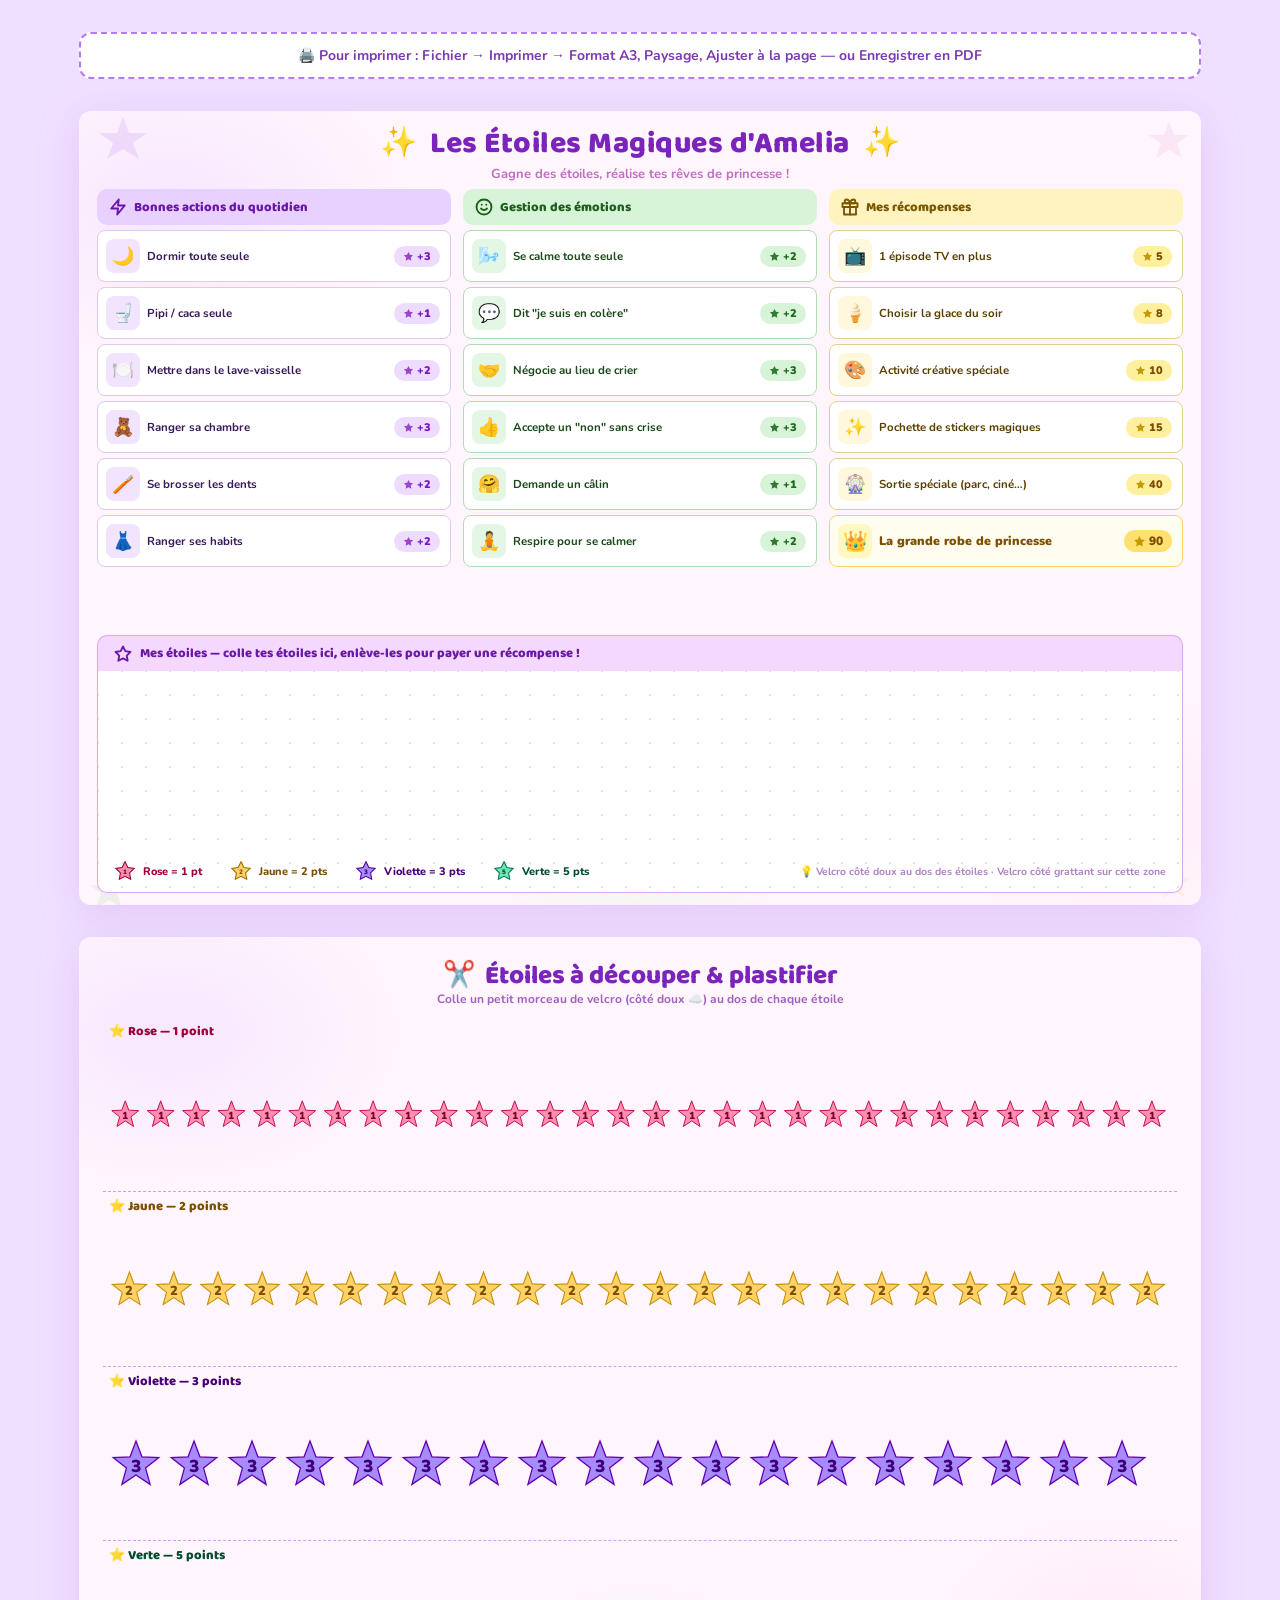
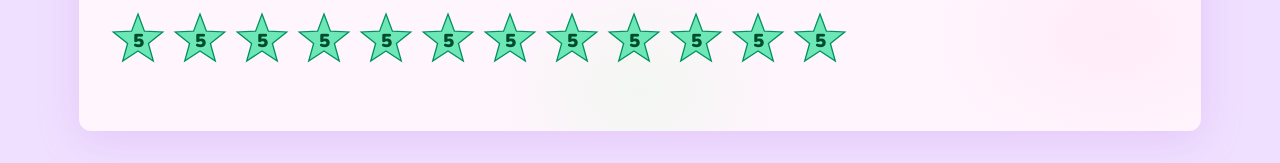
==== Amelia - Tableau des étoiles.html @ a100c0ea "Create Amelia - Tableau des étoiles.html" ====
<!DOCTYPE html>
<html lang="fr">
<head>
<meta charset="UTF-8">
<title>Les Étoiles Magiques d'Amelia</title>
<style>
  @import url('https://fonts.googleapis.com/css2?family=Nunito:wght@400;700;800;900&family=Baloo+2:wght@700;800&display=swap');

  * { box-sizing: border-box; margin: 0; padding: 0; }

  body {
    background: #f0e0ff;
    font-family: 'Nunito', sans-serif;
    display: flex;
    flex-direction: column;
    align-items: center;
    gap: 32px;
    padding: 32px;
  }

  /* ── Print: each page is A3 landscape ── */
  @media print {
    body { background: white; padding: 0; gap: 0; }
    .page { page-break-after: always; box-shadow: none; }
    .page:last-child { page-break-after: avoid; }
    .print-note { display: none; }
  }

  .print-note {
    background: #fff;
    border: 2px dashed #b57bee;
    border-radius: 12px;
    padding: 12px 24px;
    font-size: 14px;
    color: #7a3ab0;
    font-weight: 700;
    max-width: 1122px;
    width: 100%;
    text-align: center;
  }

  /* A3 landscape = 420mm × 297mm → at 96dpi ≈ 1587 × 1123px */
  .page {
    width: 1122px;
    height: 794px;
    background: #FFF5FD;
    border-radius: 12px;
    box-shadow: 0 8px 40px #c080e840;
    position: relative;
    overflow: hidden;
    flex-shrink: 0;
  }

  /* ── Decorative background blobs ── */
  .page::before {
    content: '';
    position: absolute;
    inset: 0;
    background:
      radial-gradient(ellipse 340px 220px at 8% 12%, #f0dcff88 0%, transparent 70%),
      radial-gradient(ellipse 260px 180px at 92% 88%, #ffe4f588 0%, transparent 70%),
      radial-gradient(ellipse 200px 160px at 50% 95%, #e8f8e888 0%, transparent 70%);
    pointer-events: none;
  }

  /* ══════════════════════════════════════════
     PAGE 1 — TABLEAU
  ══════════════════════════════════════════ */

  .p1-title {
    position: absolute;
    top: 18px;
    left: 0; right: 0;
    text-align: center;
    font-family: 'Baloo 2', sans-serif;
    font-size: 30px;
    font-weight: 800;
    color: #7a24bb;
    letter-spacing: 0.5px;
    line-height: 1;
  }
  .p1-subtitle {
    position: absolute;
    top: 54px;
    left: 0; right: 0;
    text-align: center;
    font-size: 13px;
    font-weight: 700;
    color: #c070c0;
  }

  /* three columns */
  .columns {
    position: absolute;
    top: 78px;
    left: 18px;
    right: 18px;
    display: grid;
    grid-template-columns: 1fr 1fr 1fr;
    gap: 12px;
    height: 428px;
  }

  .col {
    display: flex;
    flex-direction: column;
    gap: 5px;
  }

  .col-header {
    border-radius: 10px;
    padding: 7px 12px;
    font-family: 'Baloo 2', sans-serif;
    font-size: 13px;
    font-weight: 800;
    display: flex;
    align-items: center;
    gap: 7px;
    height: 36px;
    flex-shrink: 0;
  }
  .col-header.purple { background: #e8d0ff; color: #6a16a8; }
  .col-header.green  { background: #d8f4d8; color: #1e5e1e; }
  .col-header.gold   { background: #fff3c0; color: #7a5800; }

  .task-row {
    background: white;
    border-radius: 8px;
    border: 1.2px solid #e0c8f0;
    padding: 0 10px 0 8px;
    display: flex;
    align-items: center;
    gap: 7px;
    height: 52px;
    flex-shrink: 0;
  }
  .task-row.green-border { border-color: #b0ddb0; }
  .task-row.gold-border  { border-color: #e0d090; }

  .task-icon {
    width: 34px;
    height: 34px;
    border-radius: 8px;
    display: flex;
    align-items: center;
    justify-content: center;
    font-size: 18px;
    flex-shrink: 0;
  }
  .task-icon.purple { background: #f2e4ff; }
  .task-icon.green  { background: #e4f7e4; }
  .task-icon.gold   { background: #fff8dc; }

  .task-label {
    flex: 1;
    font-size: 11.5px;
    font-weight: 700;
    color: #3a1a5a;
    line-height: 1.25;
  }
  .task-row.green-border .task-label { color: #1a4a1a; }
  .task-row.gold-border  .task-label { color: #5a4000; }

  .pts-badge {
    flex-shrink: 0;
    border-radius: 20px;
    padding: 3px 9px;
    font-size: 11px;
    font-weight: 900;
    display: flex;
    align-items: center;
    gap: 3px;
  }
  .pts-badge.purple { background: #eedcff; color: #7a18c0; }
  .pts-badge.green  { background: #d8f4d8; color: #1e6a1e; }
  .pts-badge.gold   { background: #fff0a0; color: #7a5000; }

  /* storage zone */
  .storage-zone {
    position: absolute;
    bottom: 12px;
    left: 18px;
    right: 18px;
    height: 258px;
  }

  .storage-header {
    background: #f5d8ff;
    border-radius: 10px 10px 0 0;
    border: 1.5px solid #d8a8f0;
    border-bottom: none;
    padding: 7px 16px;
    font-family: 'Baloo 2', sans-serif;
    font-size: 13px;
    font-weight: 800;
    color: #6a18a8;
    display: flex;
    align-items: center;
    gap: 8px;
    height: 36px;
  }

  .storage-body {
    background: white;
    border: 1.5px solid #d8a8f0;
    border-top: none;
    border-radius: 0 0 10px 10px;
    height: 222px;
    position: relative;
    overflow: hidden;
  }

  /* dot grid via SVG background */
  .storage-body::before {
    content: '';
    position: absolute;
    inset: 0;
    background-image: radial-gradient(circle, #d8b0f0 1.5px, transparent 1.5px);
    background-size: 24px 24px;
    background-position: 12px 12px;
    opacity: 0.5;
  }

  /* star legend strip inside storage */
  .star-legend {
    position: absolute;
    bottom: 10px;
    left: 16px;
    right: 16px;
    display: flex;
    gap: 28px;
    align-items: center;
  }

  .legend-item {
    display: flex;
    align-items: center;
    gap: 7px;
    font-size: 11px;
    font-weight: 800;
  }

  /* ══════════════════════════════════════════
     PAGE 2 — STARS TO CUT
  ══════════════════════════════════════════ */

  .p2-title {
    position: absolute;
    top: 18px; left: 0; right: 0;
    text-align: center;
    font-family: 'Baloo 2', sans-serif;
    font-size: 26px;
    font-weight: 800;
    color: #7a24bb;
  }
  .p2-subtitle {
    position: absolute;
    top: 54px; left: 0; right: 0;
    text-align: center;
    font-size: 12px;
    font-weight: 700;
    color: #a060c0;
  }

  .star-rows {
    position: absolute;
    top: 80px;
    left: 24px; right: 24px; bottom: 16px;
    display: flex;
    flex-direction: column;
    gap: 0;
  }

  .star-row-section {
    flex: 1;
    display: flex;
    flex-direction: column;
    border-bottom: 1.5px dashed #d0a0e8;
  }
  .star-row-section:last-child { border-bottom: none; }

  .star-row-label {
    font-family: 'Baloo 2', sans-serif;
    font-size: 13px;
    font-weight: 800;
    padding: 4px 0 2px 6px;
    flex-shrink: 0;
  }

  .star-row-stars {
    flex: 1;
    display: flex;
    align-items: center;
    gap: 10px;
    padding: 2px 6px 6px;
    flex-wrap: wrap;
  }
</style>
</head>
<body>

<div class="print-note">
  🖨️ Pour imprimer : Fichier → Imprimer → Format A3, Paysage, Ajuster à la page — ou Enregistrer en PDF
</div>

<!-- ══════════════════ PAGE 1 : TABLEAU ══════════════════ -->
<div class="page" id="page1">

  <div class="p1-title">✨&nbsp; Les Étoiles Magiques d'Amelia &nbsp;✨</div>
  <div class="p1-subtitle">Gagne des étoiles, réalise tes rêves de princesse !</div>

  <!-- Decorative corner stars -->
  <svg style="position:absolute;top:0;left:0;width:100%;height:100%;pointer-events:none" xmlns="http://www.w3.org/2000/svg">
    <g opacity="0.18">
      <polygon points="44,6 50,22 68,22 54,32 60,48 44,38 28,48 34,32 20,22 38,22" fill="#b57bee"/>
      <polygon points="1090,10 1095,24 1110,24 1098,32 1103,47 1090,39 1077,47 1082,32 1069,24 1085,24" fill="#e89fd4"/>
      <polygon points="30,760 35,774 50,774 38,782 43,797 30,789 17,797 22,782 10,774 25,774" fill="#a0d090"/>
      <polygon points="1095,755 1099,767 1112,767 1102,774 1106,787 1095,780 1084,787 1088,774 1078,767 1091,767" fill="#ffd166"/>
    </g>
  </svg>

  <div class="columns">

    <!-- COL 1 : Bonnes actions -->
    <div class="col">
      <div class="col-header purple">
        <svg width="18" height="18" viewBox="0 0 24 24" fill="none" stroke="#6a16a8" stroke-width="2.5" stroke-linecap="round" stroke-linejoin="round"><polygon points="13 2 3 14 12 14 11 22 21 10 12 10 13 2"/></svg>
        Bonnes actions du quotidien
      </div>

      <div class="task-row">
        <div class="task-icon purple">🌙</div>
        <div class="task-label">Dormir toute seule</div>
        <div class="pts-badge purple">
          <svg width="11" height="11" viewBox="0 0 24 24"><polygon points="12 2 15.09 8.26 22 9.27 17 14.14 18.18 21.02 12 17.77 5.82 21.02 7 14.14 2 9.27 8.91 8.26 12 2" fill="#9b44cc"/></svg>
          +3
        </div>
      </div>

      <div class="task-row">
        <div class="task-icon purple">🚽</div>
        <div class="task-label">Pipi / caca seule</div>
        <div class="pts-badge purple">
          <svg width="11" height="11" viewBox="0 0 24 24"><polygon points="12 2 15.09 8.26 22 9.27 17 14.14 18.18 21.02 12 17.77 5.82 21.02 7 14.14 2 9.27 8.91 8.26 12 2" fill="#9b44cc"/></svg>
          +1
        </div>
      </div>

      <div class="task-row">
        <div class="task-icon purple">🍽️</div>
        <div class="task-label">Mettre dans le lave-vaisselle</div>
        <div class="pts-badge purple">
          <svg width="11" height="11" viewBox="0 0 24 24"><polygon points="12 2 15.09 8.26 22 9.27 17 14.14 18.18 21.02 12 17.77 5.82 21.02 7 14.14 2 9.27 8.91 8.26 12 2" fill="#9b44cc"/></svg>
          +2
        </div>
      </div>

      <div class="task-row">
        <div class="task-icon purple">🧸</div>
        <div class="task-label">Ranger sa chambre</div>
        <div class="pts-badge purple">
          <svg width="11" height="11" viewBox="0 0 24 24"><polygon points="12 2 15.09 8.26 22 9.27 17 14.14 18.18 21.02 12 17.77 5.82 21.02 7 14.14 2 9.27 8.91 8.26 12 2" fill="#9b44cc"/></svg>
          +3
        </div>
      </div>

      <div class="task-row">
        <div class="task-icon purple">🪥</div>
        <div class="task-label">Se brosser les dents</div>
        <div class="pts-badge purple">
          <svg width="11" height="11" viewBox="0 0 24 24"><polygon points="12 2 15.09 8.26 22 9.27 17 14.14 18.18 21.02 12 17.77 5.82 21.02 7 14.14 2 9.27 8.91 8.26 12 2" fill="#9b44cc"/></svg>
          +2
        </div>
      </div>

      <div class="task-row">
        <div class="task-icon purple">👗</div>
        <div class="task-label">Ranger ses habits</div>
        <div class="pts-badge purple">
          <svg width="11" height="11" viewBox="0 0 24 24"><polygon points="12 2 15.09 8.26 22 9.27 17 14.14 18.18 21.02 12 17.77 5.82 21.02 7 14.14 2 9.27 8.91 8.26 12 2" fill="#9b44cc"/></svg>
          +2
        </div>
      </div>
    </div>

    <!-- COL 2 : Émotions -->
    <div class="col">
      <div class="col-header green">
        <svg width="18" height="18" viewBox="0 0 24 24" fill="none" stroke="#1e5e1e" stroke-width="2.5" stroke-linecap="round" stroke-linejoin="round"><circle cx="12" cy="12" r="10"/><path d="M8 14s1.5 2 4 2 4-2 4-2"/><line x1="9" y1="9" x2="9.01" y2="9"/><line x1="15" y1="9" x2="15.01" y2="9"/></svg>
        Gestion des émotions
      </div>

      <div class="task-row green-border">
        <div class="task-icon green">🌬️</div>
        <div class="task-label">Se calme toute seule</div>
        <div class="pts-badge green">
          <svg width="11" height="11" viewBox="0 0 24 24"><polygon points="12 2 15.09 8.26 22 9.27 17 14.14 18.18 21.02 12 17.77 5.82 21.02 7 14.14 2 9.27 8.91 8.26 12 2" fill="#2e7a2e"/></svg>
          +2
        </div>
      </div>

      <div class="task-row green-border">
        <div class="task-icon green">💬</div>
        <div class="task-label">Dit "je suis en colère"</div>
        <div class="pts-badge green">
          <svg width="11" height="11" viewBox="0 0 24 24"><polygon points="12 2 15.09 8.26 22 9.27 17 14.14 18.18 21.02 12 17.77 5.82 21.02 7 14.14 2 9.27 8.91 8.26 12 2" fill="#2e7a2e"/></svg>
          +2
        </div>
      </div>

      <div class="task-row green-border">
        <div class="task-icon green">🤝</div>
        <div class="task-label">Négocie au lieu de crier</div>
        <div class="pts-badge green">
          <svg width="11" height="11" viewBox="0 0 24 24"><polygon points="12 2 15.09 8.26 22 9.27 17 14.14 18.18 21.02 12 17.77 5.82 21.02 7 14.14 2 9.27 8.91 8.26 12 2" fill="#2e7a2e"/></svg>
          +3
        </div>
      </div>

      <div class="task-row green-border">
        <div class="task-icon green">👍</div>
        <div class="task-label">Accepte un "non" sans crise</div>
        <div class="pts-badge green">
          <svg width="11" height="11" viewBox="0 0 24 24"><polygon points="12 2 15.09 8.26 22 9.27 17 14.14 18.18 21.02 12 17.77 5.82 21.02 7 14.14 2 9.27 8.91 8.26 12 2" fill="#2e7a2e"/></svg>
          +3
        </div>
      </div>

      <div class="task-row green-border">
        <div class="task-icon green">🤗</div>
        <div class="task-label">Demande un câlin</div>
        <div class="pts-badge green">
          <svg width="11" height="11" viewBox="0 0 24 24"><polygon points="12 2 15.09 8.26 22 9.27 17 14.14 18.18 21.02 12 17.77 5.82 21.02 7 14.14 2 9.27 8.91 8.26 12 2" fill="#2e7a2e"/></svg>
          +1
        </div>
      </div>

      <div class="task-row green-border">
        <div class="task-icon green">🧘</div>
        <div class="task-label">Respire pour se calmer</div>
        <div class="pts-badge green">
          <svg width="11" height="11" viewBox="0 0 24 24"><polygon points="12 2 15.09 8.26 22 9.27 17 14.14 18.18 21.02 12 17.77 5.82 21.02 7 14.14 2 9.27 8.91 8.26 12 2" fill="#2e7a2e"/></svg>
          +2
        </div>
      </div>
    </div>

    <!-- COL 3 : Récompenses -->
    <div class="col">
      <div class="col-header gold">
        <svg width="18" height="18" viewBox="0 0 24 24" fill="none" stroke="#7a5800" stroke-width="2.5" stroke-linecap="round" stroke-linejoin="round"><polyline points="20 12 20 22 4 22 4 12"/><rect x="2" y="7" width="20" height="5"/><line x1="12" y1="22" x2="12" y2="7"/><path d="M12 7H7.5a2.5 2.5 0 0 1 0-5C11 2 12 7 12 7z"/><path d="M12 7h4.5a2.5 2.5 0 0 0 0-5C13 2 12 7 12 7z"/></svg>
        Mes récompenses
      </div>

      <div class="task-row gold-border">
        <div class="task-icon gold">📺</div>
        <div class="task-label">1 épisode TV en plus</div>
        <div class="pts-badge gold">
          <svg width="11" height="11" viewBox="0 0 24 24"><polygon points="12 2 15.09 8.26 22 9.27 17 14.14 18.18 21.02 12 17.77 5.82 21.02 7 14.14 2 9.27 8.91 8.26 12 2" fill="#c49a00"/></svg>
          5
        </div>
      </div>

      <div class="task-row gold-border">
        <div class="task-icon gold">🍦</div>
        <div class="task-label">Choisir la glace du soir</div>
        <div class="pts-badge gold">
          <svg width="11" height="11" viewBox="0 0 24 24"><polygon points="12 2 15.09 8.26 22 9.27 17 14.14 18.18 21.02 12 17.77 5.82 21.02 7 14.14 2 9.27 8.91 8.26 12 2" fill="#c49a00"/></svg>
          8
        </div>
      </div>

      <div class="task-row gold-border">
        <div class="task-icon gold">🎨</div>
        <div class="task-label">Activité créative spéciale</div>
        <div class="pts-badge gold">
          <svg width="11" height="11" viewBox="0 0 24 24"><polygon points="12 2 15.09 8.26 22 9.27 17 14.14 18.18 21.02 12 17.77 5.82 21.02 7 14.14 2 9.27 8.91 8.26 12 2" fill="#c49a00"/></svg>
          10
        </div>
      </div>

      <div class="task-row gold-border">
        <div class="task-icon gold">✨</div>
        <div class="task-label">Pochette de stickers magiques</div>
        <div class="pts-badge gold">
          <svg width="11" height="11" viewBox="0 0 24 24"><polygon points="12 2 15.09 8.26 22 9.27 17 14.14 18.18 21.02 12 17.77 5.82 21.02 7 14.14 2 9.27 8.91 8.26 12 2" fill="#c49a00"/></svg>
          15
        </div>
      </div>

      <div class="task-row gold-border">
        <div class="task-icon gold">🎡</div>
        <div class="task-label">Sortie spéciale (parc, ciné…)</div>
        <div class="pts-badge gold">
          <svg width="11" height="11" viewBox="0 0 24 24"><polygon points="12 2 15.09 8.26 22 9.27 17 14.14 18.18 21.02 12 17.77 5.82 21.02 7 14.14 2 9.27 8.91 8.26 12 2" fill="#c49a00"/></svg>
          40
        </div>
      </div>

      <div class="task-row gold-border" style="border-color:#ffd166;background:#fffdf0;">
        <div class="task-icon gold" style="background:#fff8c0;font-size:20px;">👑</div>
        <div class="task-label" style="color:#7a5000;font-size:12.5px;font-weight:900;">La grande robe de princesse</div>
        <div class="pts-badge gold" style="background:#ffe070;font-size:12px;">
          <svg width="13" height="13" viewBox="0 0 24 24"><polygon points="12 2 15.09 8.26 22 9.27 17 14.14 18.18 21.02 12 17.77 5.82 21.02 7 14.14 2 9.27 8.91 8.26 12 2" fill="#c49a00"/></svg>
          90
        </div>
      </div>
    </div>

  </div><!-- /columns -->

  <!-- Storage zone -->
  <div class="storage-zone">
    <div class="storage-header">
      <svg width="18" height="18" viewBox="0 0 24 24" fill="none" stroke="#6a18a8" stroke-width="2.5" stroke-linecap="round" stroke-linejoin="round"><polygon points="12 2 15.09 8.26 22 9.27 17 14.14 18.18 21.02 12 17.77 5.82 21.02 7 14.14 2 9.27 8.91 8.26 12 2"/></svg>
      Mes étoiles — colle tes étoiles ici, enlève-les pour payer une récompense !
    </div>
    <div class="storage-body">
      <!-- star legend -->
      <div class="star-legend">
        <!-- Pink 1pt -->
        <div class="legend-item" style="color:#a0003a;">
          <svg width="22" height="22" viewBox="0 0 24 24"><polygon points="12 2 15.09 8.26 22 9.27 17 14.14 18.18 21.02 12 17.77 5.82 21.02 7 14.14 2 9.27 8.91 8.26 12 2" fill="#FF8FAB" stroke="#a0003a" stroke-width="1.2"/><text x="12" y="15.5" font-size="7" font-weight="900" font-family="Nunito,sans-serif" fill="#7A003A" text-anchor="middle">1</text></svg>
          Rose = 1 pt
        </div>
        <!-- Yellow 2pt -->
        <div class="legend-item" style="color:#7a5000;">
          <svg width="22" height="22" viewBox="0 0 24 24"><polygon points="12 2 15.09 8.26 22 9.27 17 14.14 18.18 21.02 12 17.77 5.82 21.02 7 14.14 2 9.27 8.91 8.26 12 2" fill="#FFD166" stroke="#a07000" stroke-width="1.2"/><text x="12" y="15.5" font-size="7" font-weight="900" font-family="Nunito,sans-serif" fill="#7A5000" text-anchor="middle">2</text></svg>
          Jaune = 2 pts
        </div>
        <!-- Purple 3pt -->
        <div class="legend-item" style="color:#4a007a;">
          <svg width="22" height="22" viewBox="0 0 24 24"><polygon points="12 2 15.09 8.26 22 9.27 17 14.14 18.18 21.02 12 17.77 5.82 21.02 7 14.14 2 9.27 8.91 8.26 12 2" fill="#A78BFA" stroke="#5a00a0" stroke-width="1.2"/><text x="12" y="15.5" font-size="7" font-weight="900" font-family="Nunito,sans-serif" fill="#3B007A" text-anchor="middle">3</text></svg>
          Violette = 3 pts
        </div>
        <!-- Mint 5pt -->
        <div class="legend-item" style="color:#004d2e;">
          <svg width="22" height="22" viewBox="0 0 24 24"><polygon points="12 2 15.09 8.26 22 9.27 17 14.14 18.18 21.02 12 17.77 5.82 21.02 7 14.14 2 9.27 8.91 8.26 12 2" fill="#6EE7B7" stroke="#007a50" stroke-width="1.2"/><text x="12" y="15.5" font-size="7" font-weight="900" font-family="Nunito,sans-serif" fill="#004D2E" text-anchor="middle">5</text></svg>
          Verte = 5 pts
        </div>
        <div style="margin-left:auto;font-size:10.5px;color:#b080c8;font-weight:700;">
          💡 Velcro côté doux au dos des étoiles · Velcro côté grattant sur cette zone
        </div>
      </div>
    </div>
  </div>

</div><!-- /page1 -->


<!-- ══════════════════ PAGE 2 : ÉTOILES À DÉCOUPER ══════════════════ -->
<div class="page" id="page2">

  <div class="p2-title">✂️&nbsp; Étoiles à découper &amp; plastifier</div>
  <div class="p2-subtitle">Colle un petit morceau de velcro (côté doux ☁️) au dos de chaque étoile</div>

  <div class="star-rows">

    <!-- ROW 1 : Pink, 1pt, 32 stars -->
    <div class="star-row-section">
      <div class="star-row-label" style="color:#a0003a;">⭐ Rose — 1 point</div>
      <div class="star-row-stars">
        <!-- 32 pink stars via SVG inline -->
        <svg xmlns="http://www.w3.org/2000/svg" id="stars-pink"></svg>
      </div>
    </div>

    <!-- ROW 2 : Yellow, 2pt, 26 stars -->
    <div class="star-row-section">
      <div class="star-row-label" style="color:#7a5000;">⭐ Jaune — 2 points</div>
      <div class="star-row-stars">
        <svg xmlns="http://www.w3.org/2000/svg" id="stars-yellow"></svg>
      </div>
    </div>

    <!-- ROW 3 : Purple, 3pt, 20 stars -->
    <div class="star-row-section">
      <div class="star-row-label" style="color:#4a007a;">⭐ Violette — 3 points</div>
      <div class="star-row-stars">
        <svg xmlns="http://www.w3.org/2000/svg" id="stars-purple"></svg>
      </div>
    </div>

    <!-- ROW 4 : Mint, 5pt, 14 stars -->
    <div class="star-row-section" style="border-bottom:none;">
      <div class="star-row-label" style="color:#004d2e;">⭐ Verte — 5 points</div>
      <div class="star-row-stars">
        <svg xmlns="http://www.w3.org/2000/svg" id="stars-mint"></svg>
      </div>
    </div>

  </div>

</div><!-- /page2 -->

<script>
// ── Draw stars using JS for perfect centering ──────────────────────────────
function starPoints(cx, cy, r, n=5) {
  const pts = [];
  const inner = r * 0.42;
  for (let i = 0; i < n * 2; i++) {
    const angle = (Math.PI / n) * i - Math.PI / 2;
    const radius = i % 2 === 0 ? r : inner;
    pts.push([cx + radius * Math.cos(angle), cy + radius * Math.sin(angle)]);
  }
  return pts.map(p => p.join(',')).join(' ');
}

function makeStar(cx, cy, r, fill, stroke, label, textColor) {
  const pts = starPoints(cx, cy, r);
  return `
    <polygon points="${pts}" fill="${fill}" stroke="${stroke}" stroke-width="1.3"/>
    <text x="${cx}" y="${cy + r * 0.28}" font-size="${r * 0.72}" font-weight="900"
      font-family="Nunito,sans-serif" fill="${textColor}" text-anchor="middle"
      dominant-baseline="auto">${label}</text>
  `;
}

function buildStarRow(svgId, count, r, fill, stroke, label, textColor) {
  const svg = document.getElementById(svgId);
  const gap = r * 2 + 10;
  const cols = count;
  const w = cols * gap;
  const h = r * 2 + 6;
  svg.setAttribute('width', w);
  svg.setAttribute('height', h);
  svg.setAttribute('viewBox', `0 0 ${w} ${h}`);
  let html = '';
  for (let i = 0; i < count; i++) {
    const cx = r + 3 + i * gap;
    const cy = r + 3;
    html += makeStar(cx, cy, r, fill, stroke, label, textColor);
  }
  svg.innerHTML = html;
}

buildStarRow('stars-pink',   30, 20, '#FF8FAB', '#c0005a', '1', '#7A003A');
buildStarRow('stars-yellow', 24, 22, '#FFD166', '#c09000', '2', '#7A5000');
buildStarRow('stars-purple', 18, 24, '#A78BFA', '#6000b0', '3', '#3B007A');
buildStarRow('stars-mint',   12, 26, '#6EE7B7', '#009060', '5', '#004D2E');
</script>

</body>
</html>
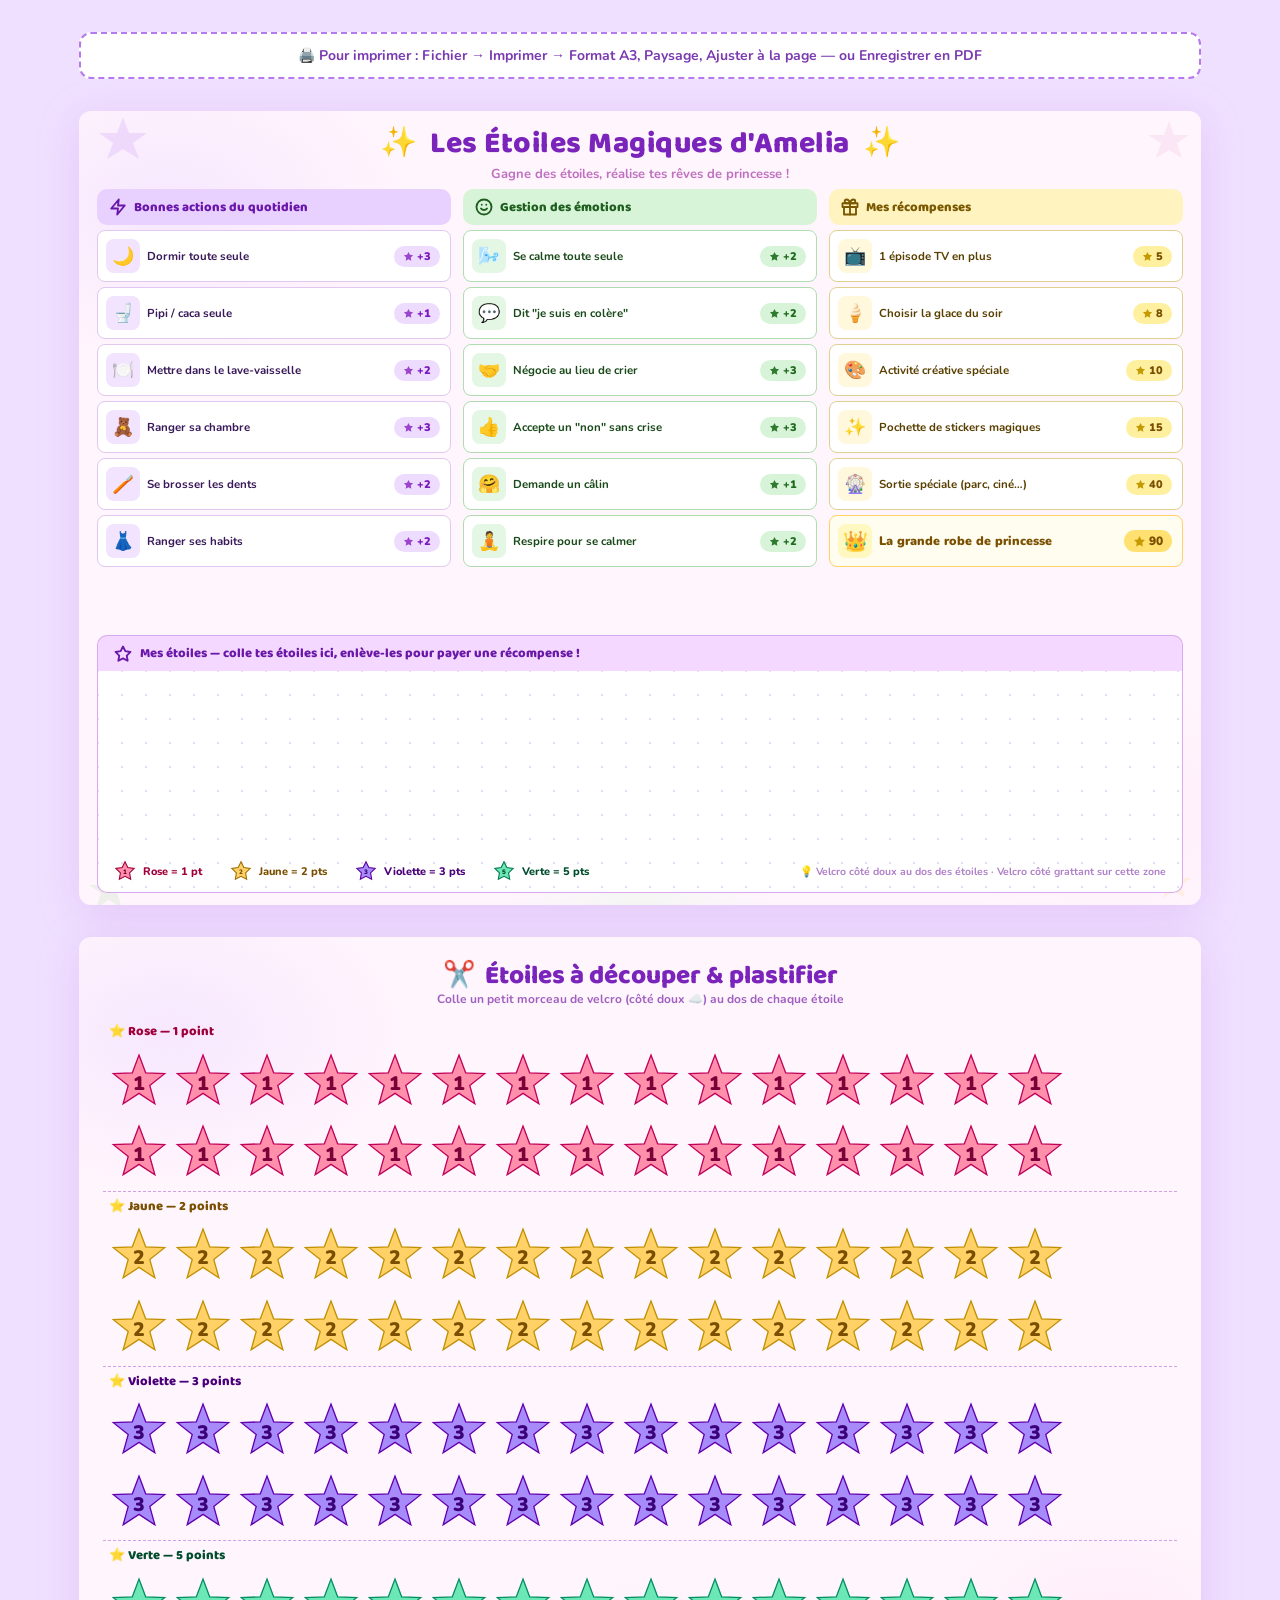
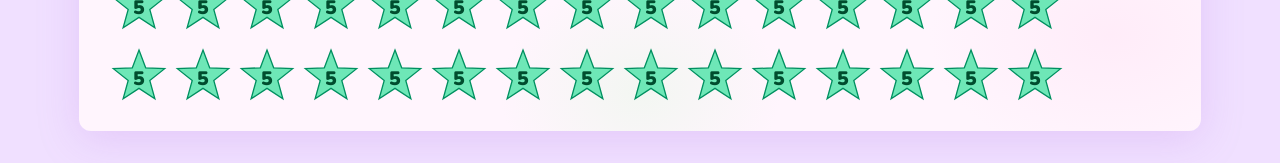
==== commit a32fbcf1: "Split star board rows into two lines and adjust star counts Co-Authored-By: Claude Opus 5.5 <noreply" ====
--- a/Amelia - Tableau des étoiles.html
+++ b/Amelia - Tableau des étoiles.html
@@ -283,7 +283,7 @@
     font-family: 'Baloo 2', sans-serif;
     font-size: 13px;
     font-weight: 800;
-    padding: 4px 0 2px 6px;
+    padding: 4px 6px 6px;
     flex-shrink: 0;
   }
 
@@ -556,36 +556,47 @@
 
   <div class="star-rows">
 
-    <!-- ROW 1 : Pink, 1pt, 32 stars -->
+    <!-- ROW 1 : Pink, 1pt, 30 stars -->
     <div class="star-row-section">
       <div class="star-row-label" style="color:#a0003a;">⭐ Rose — 1 point</div>
       <div class="star-row-stars">
-        <!-- 32 pink stars via SVG inline -->
-        <svg xmlns="http://www.w3.org/2000/svg" id="stars-pink"></svg>
-      </div>
-    </div>
-
-    <!-- ROW 2 : Yellow, 2pt, 26 stars -->
+        <svg xmlns="http://www.w3.org/2000/svg" id="stars-pink-1"></svg>
+      </div>
+      <div class="star-row-stars">
+        <svg xmlns="http://www.w3.org/2000/svg" id="stars-pink-2"></svg>
+      </div>
+    </div>
+
+    <!-- ROW 2 : Yellow, 2pt, 30 stars -->
     <div class="star-row-section">
       <div class="star-row-label" style="color:#7a5000;">⭐ Jaune — 2 points</div>
       <div class="star-row-stars">
-        <svg xmlns="http://www.w3.org/2000/svg" id="stars-yellow"></svg>
-      </div>
-    </div>
-
-    <!-- ROW 3 : Purple, 3pt, 20 stars -->
+        <svg xmlns="http://www.w3.org/2000/svg" id="stars-yellow-1"></svg>
+      </div>      
+      <div class="star-row-stars">
+        <svg xmlns="http://www.w3.org/2000/svg" id="stars-yellow-2"></svg>
+      </div>
+    </div>
+
+    <!-- ROW 3 : Purple, 3pt, 24 stars -->
     <div class="star-row-section">
       <div class="star-row-label" style="color:#4a007a;">⭐ Violette — 3 points</div>
       <div class="star-row-stars">
-        <svg xmlns="http://www.w3.org/2000/svg" id="stars-purple"></svg>
-      </div>
-    </div>
-
-    <!-- ROW 4 : Mint, 5pt, 14 stars -->
+        <svg xmlns="http://www.w3.org/2000/svg" id="stars-purple-1"></svg>
+      </div>
+      <div class="star-row-stars">
+        <svg xmlns="http://www.w3.org/2000/svg" id="stars-purple-2"></svg>
+      </div>
+    </div>
+
+    <!-- ROW 4 : Mint, 5pt, 20 stars -->
     <div class="star-row-section" style="border-bottom:none;">
       <div class="star-row-label" style="color:#004d2e;">⭐ Verte — 5 points</div>
       <div class="star-row-stars">
-        <svg xmlns="http://www.w3.org/2000/svg" id="stars-mint"></svg>
+        <svg xmlns="http://www.w3.org/2000/svg" id="stars-mint-1"></svg>
+      </div>
+      <div class="star-row-stars">
+        <svg xmlns="http://www.w3.org/2000/svg" id="stars-mint-2"></svg>
       </div>
     </div>
 
@@ -634,10 +645,14 @@
   svg.innerHTML = html;
 }
 
-buildStarRow('stars-pink',   30, 20, '#FF8FAB', '#c0005a', '1', '#7A003A');
-buildStarRow('stars-yellow', 24, 22, '#FFD166', '#c09000', '2', '#7A5000');
-buildStarRow('stars-purple', 18, 24, '#A78BFA', '#6000b0', '3', '#3B007A');
-buildStarRow('stars-mint',   12, 26, '#6EE7B7', '#009060', '5', '#004D2E');
+buildStarRow('stars-pink-1',   15, 27, '#FF8FAB', '#c0005a', '1', '#7A003A');
+buildStarRow('stars-pink-2',   15, 27, '#FF8FAB', '#c0005a', '1', '#7A003A');
+buildStarRow('stars-yellow-1', 15, 27, '#FFD166', '#c09000', '2', '#7A5000');
+buildStarRow('stars-yellow-2', 15, 27, '#FFD166', '#c09000', '2', '#7A5000');
+buildStarRow('stars-purple-1', 15, 27, '#A78BFA', '#6000b0', '3', '#3B007A');
+buildStarRow('stars-purple-2', 15, 27, '#A78BFA', '#6000b0', '3', '#3B007A');
+buildStarRow('stars-mint-1',   15, 27, '#6EE7B7', '#009060', '5', '#004D2E');
+buildStarRow('stars-mint-2',   15, 27, '#6EE7B7', '#009060', '5', '#004D2E');
 </script>
 
 </body>
